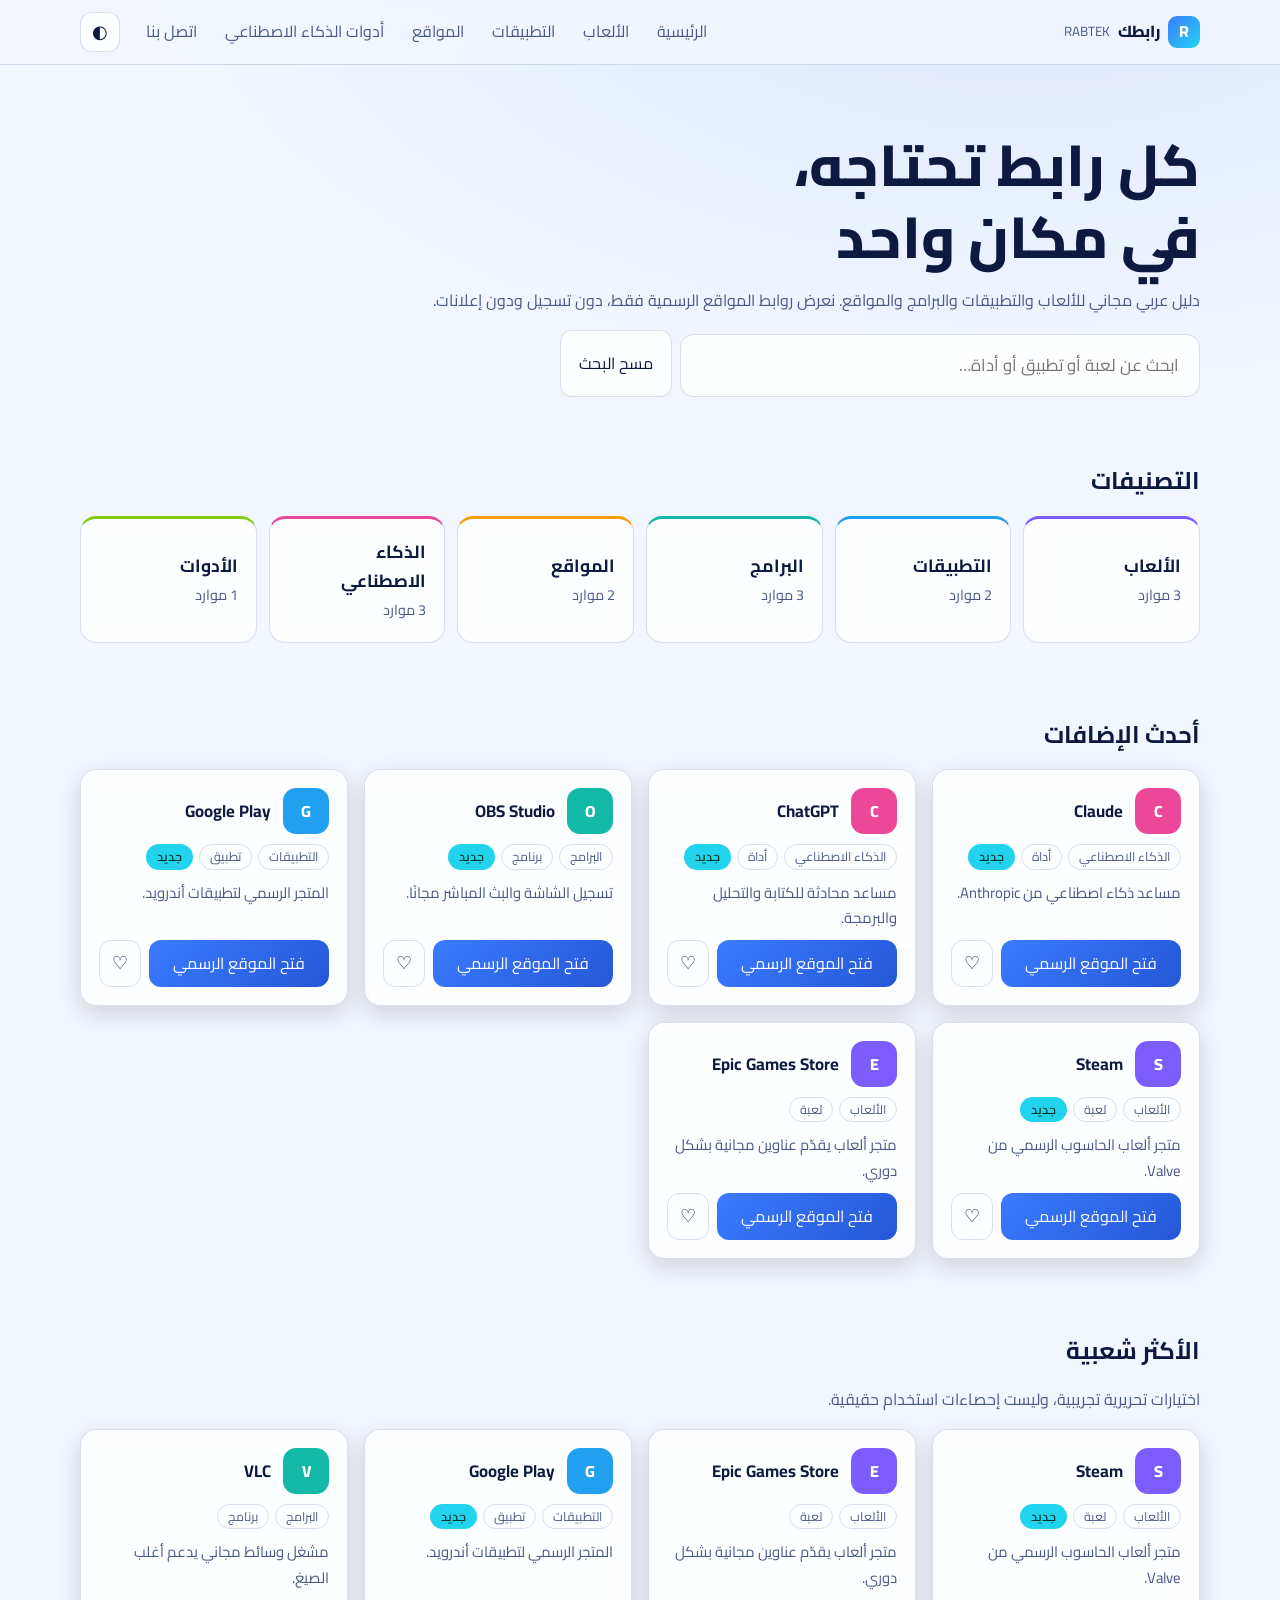
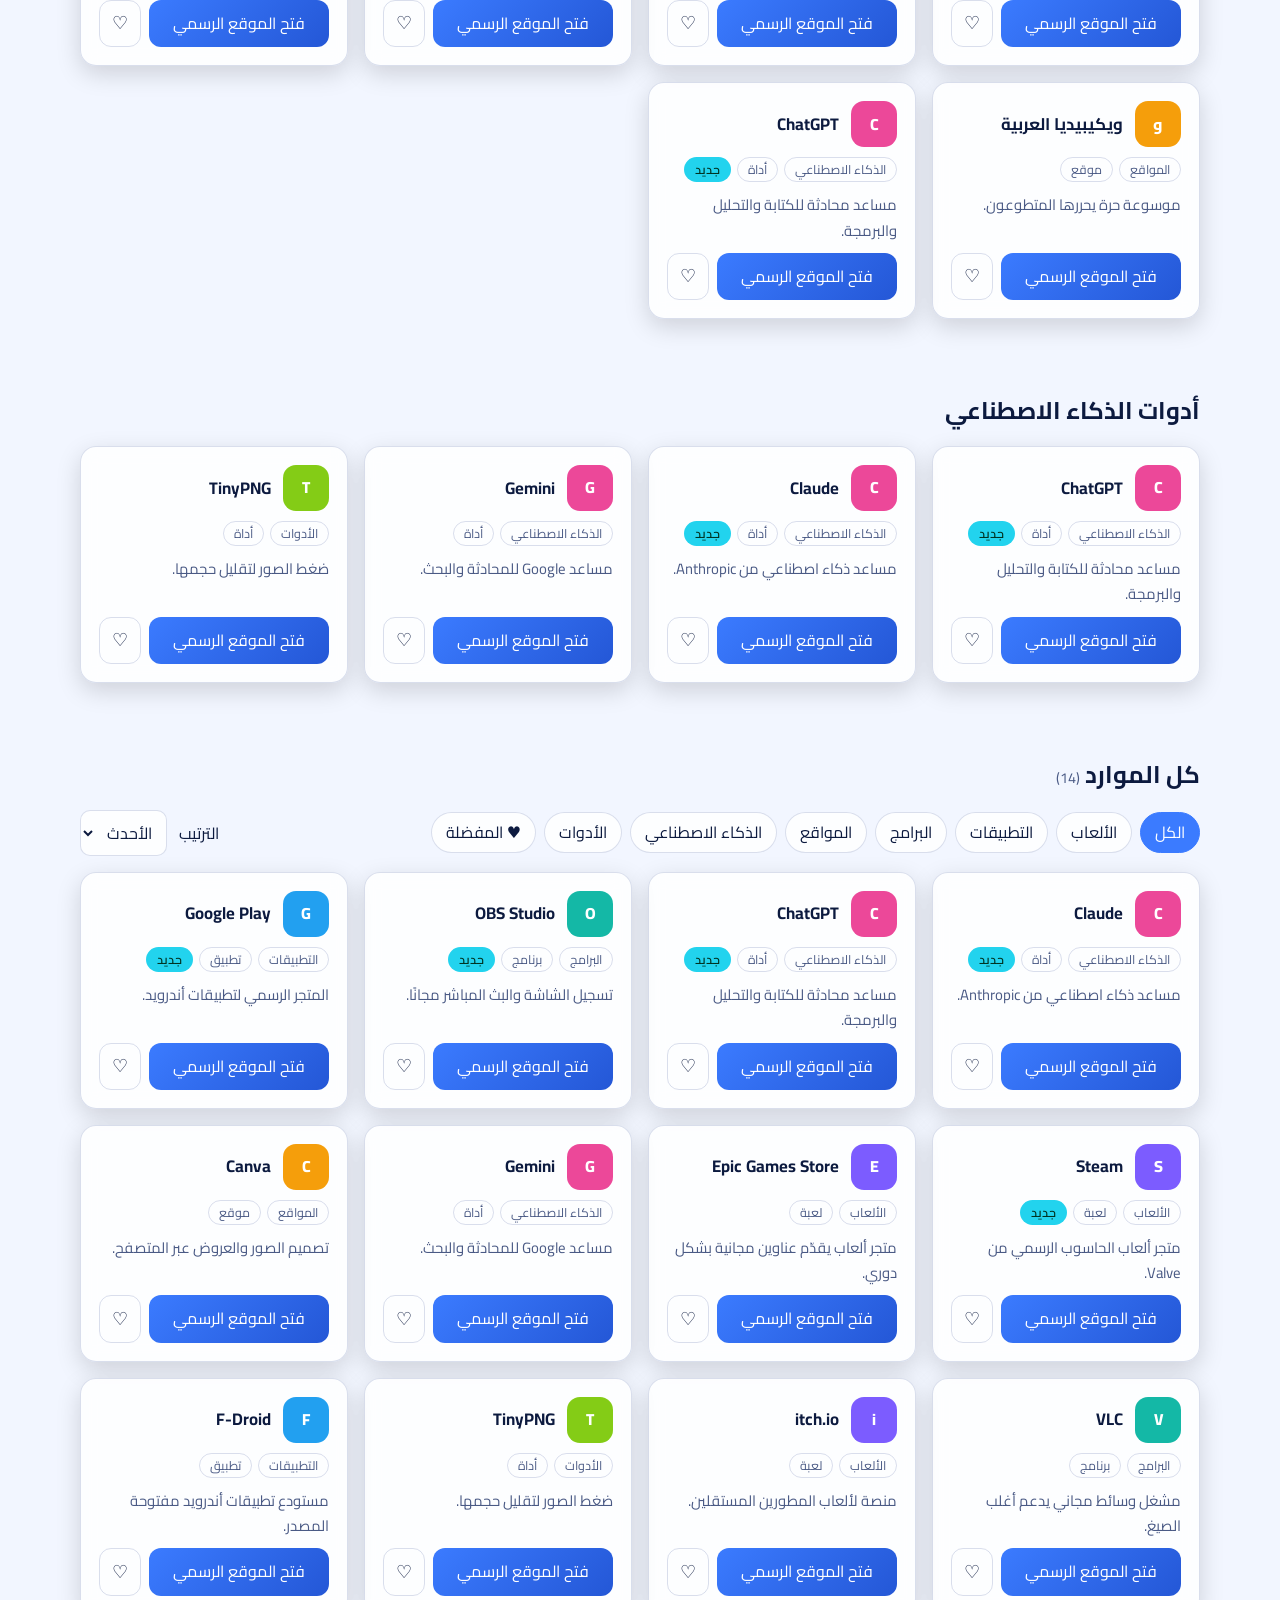
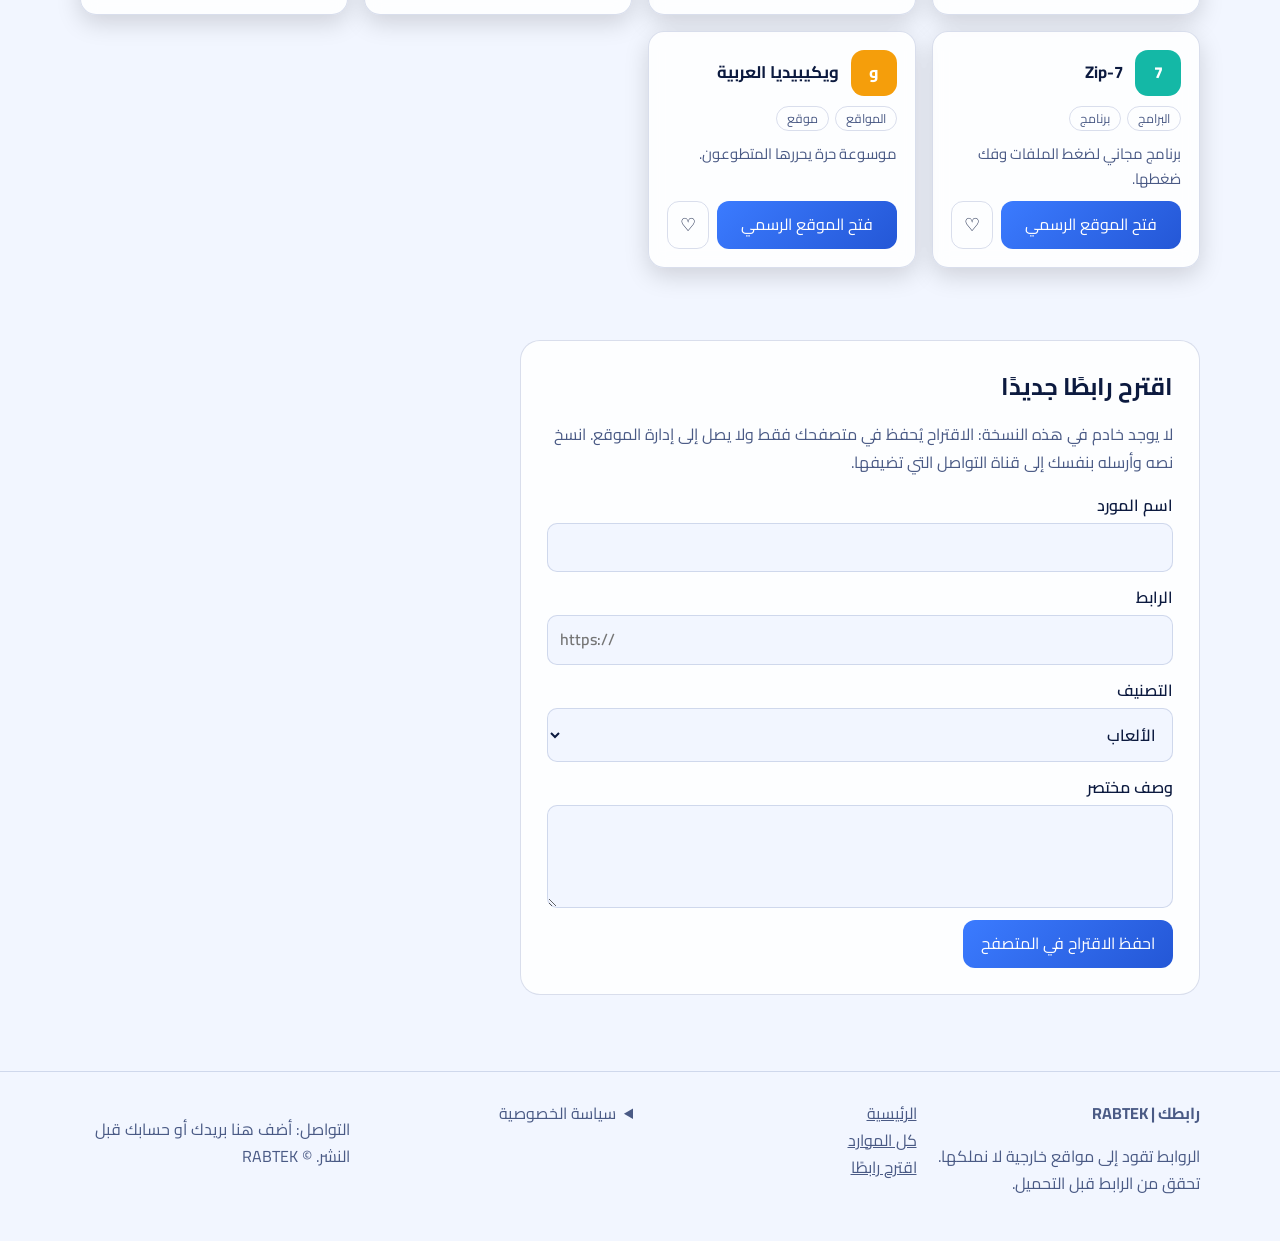
==== index.html @ 3babfcad "Add files via upload" ====
<!DOCTYPE html>
<html lang="ar" dir="rtl">
<head>
<meta charset="UTF-8">
<meta name="viewport" content="width=device-width, initial-scale=1">
<title>رابطك | RABTEK — دليل عربي للألعاب والتطبيقات والأدوات</title>
<meta name="description" content="رابطك | RABTEK دليل رقمي مجاني يجمع روابط الألعاب والتطبيقات والبرامج والمواقع وأدوات الذكاء الاصطناعي في مكان واحد.">
<meta property="og:title" content="رابطك | RABTEK">
<meta property="og:description" content="دليل عربي مجاني للموارد الرقمية الرسمية.">
<meta property="og:locale" content="ar_AR">
<meta name="theme-color" content="#0a1230">
<link rel="icon" href="data:image/svg+xml,<svg xmlns='http://www.w3.org/2000/svg' viewBox='0 0 32 32'><rect width='32' height='32' rx='8' fill='%232f6bff'/><text x='16' y='23' font-size='20' font-family='Arial' font-weight='700' text-anchor='middle' fill='white'>R</text></svg>">
<!-- الخط يحتاج إنترنت؛ بدونه يعمل الموقع بخط النظام -->
<link rel="stylesheet" href="https://fonts.googleapis.com/css2?family=Cairo:wght@400;600;800&display=swap">
<link rel="stylesheet" href="style.css">
</head>
<body>
<a class="skip" href="#all">تخطي إلى المحتوى</a>
<header class="nav">
  <div class="wrap nav-in">
    <a class="logo" href="#home" aria-label="رابطك RABTEK"><span class="mark">R</span>رابطك <small>RABTEK</small></a>
    <nav id="menu" aria-label="التنقل الرئيسي">
      <a href="#home">الرئيسية</a>
      <a href="#all" data-cat="game">الألعاب</a>
      <a href="#all" data-cat="app">التطبيقات</a>
      <a href="#all" data-cat="site">المواقع</a>
      <a href="#ai" >أدوات الذكاء الاصطناعي</a>
      <a href="#contact">اتصل بنا</a>
    </nav>
    <button id="theme" class="icon-btn" aria-label="تبديل الوضع الداكن والفاتح">◐</button>
    <button id="burger" class="icon-btn burger" aria-label="القائمة" aria-expanded="false" aria-controls="menu">☰</button>
  </div>
</header>

<main>
<section id="home" class="hero wrap">
  <h1>كل رابط تحتاجه،<br>في مكان واحد</h1>
  <p>دليل عربي مجاني للألعاب والتطبيقات والبرامج والمواقع. نعرض روابط المواقع الرسمية فقط، دون تسجيل ودون إعلانات.</p>
  <form class="search" role="search" id="heroSearch">
    <input id="q" type="search" placeholder="ابحث عن لعبة أو تطبيق أو أداة…" aria-label="بحث في الموارد" autocomplete="off">
    <button type="button" id="clear" hidden>مسح البحث</button>
  </form>
</section>

<section id="categories" class="wrap">
  <h2>التصنيفات</h2>
  <div class="cats" id="cats"></div>
</section>

<section id="latest" class="wrap"><h2>أحدث الإضافات</h2><div class="grid" id="gLatest"></div></section>
<section id="popular" class="wrap"><h2>الأكثر شعبية</h2><p class="note">اختيارات تحريرية تجريبية، وليست إحصاءات استخدام حقيقية.</p><div class="grid" id="gPopular"></div></section>
<section id="ai" class="wrap"><h2>أدوات الذكاء الاصطناعي</h2><div class="grid" id="gAi"></div></section>

<section id="all" class="wrap">
  <h2>كل الموارد <span id="count" class="count"></span></h2>
  <div class="tools">
    <div id="chips" class="chips" role="group" aria-label="فلترة حسب التصنيف"></div>
    <label class="sort">الترتيب
      <select id="sort"><option value="new">الأحدث</option><option value="name">الاسم</option></select>
    </label>
  </div>
  <div class="grid" id="grid" aria-live="polite"></div>
  <div id="empty" class="empty" hidden><p>لا توجد نتائج مطابقة.</p><button id="reset" class="btn">عرض كل الموارد</button></div>
</section>

<section id="suggest" class="wrap">
  <div class="panel">
    <h2>اقترح رابطًا جديدًا</h2>
    <p class="note">لا يوجد خادم في هذه النسخة: الاقتراح يُحفظ في متصفحك فقط ولا يصل إلى إدارة الموقع. انسخ نصه وأرسله بنفسك إلى قناة التواصل التي تضيفها.</p>
    <form id="form" novalidate>
      <label>اسم المورد<input name="name" required maxlength="60"></label>
      <label>الرابط<input name="url" type="url" required placeholder="https://" dir="ltr"></label>
      <label>التصنيف<select name="cat" id="catSel"></select></label>
      <label>وصف مختصر<textarea name="desc" rows="3" required maxlength="160"></textarea></label>
      <button class="btn" type="submit">احفظ الاقتراح في المتصفح</button>
    </form>
    <div id="saved" class="saved" hidden></div>
  </div>
</section>
</main>

<footer id="contact">
  <div class="wrap foot">
    <div><strong>رابطك | RABTEK</strong><p>الروابط تقود إلى مواقع خارجية لا نملكها. تحقق من الرابط قبل التحميل.</p></div>
    <nav aria-label="روابط التذييل"><a href="#home">الرئيسية</a><a href="#all">كل الموارد</a><a href="#suggest">اقترح رابطًا</a></nav>
    <details id="privacy"><summary>سياسة الخصوصية</summary><p>لا نجمع بياناتك ولا نرسلها. المفضلة والاقتراحات والوضع المفضل تُخزَّن في متصفحك فقط.</p></details>
    <p>التواصل: أضف هنا بريدك أو حسابك قبل النشر. © RABTEK</p>
  </div>
</footer>
<div id="toast" class="toast" role="status" aria-live="polite"></div>
<script src="script.js"></script>
</body>
</html>
---- style.css ----
/* ===== رابطك | RABTEK — الألوان والمتغيرات ===== */
:root{--bg:#070d24;--bg2:#0e1a44;--card:rgba(255,255,255,.06);--line:rgba(140,170,255,.18);--tx:#eaf0ff;--mut:#9fb0dc;--pri:#3b7bff;--pri2:#22d3ee;--r:16px}
[data-theme=light]{--bg:#f2f6ff;--bg2:#dce8ff;--card:rgba(255,255,255,.85);--line:rgba(30,60,140,.16);--tx:#0c1a3f;--mut:#4a5a85}
*{box-sizing:border-box}
html{scroll-behavior:smooth;scroll-padding-top:76px}
body{margin:0;font-family:Cairo,Tajawal,system-ui,sans-serif;color:var(--tx);line-height:1.7;background:radial-gradient(900px 500px at 80% -10%,var(--bg2),transparent),var(--bg);background-attachment:fixed}
a{color:inherit}
.wrap{width:min(1120px,92%);margin-inline:auto}
section{padding:36px 0}
h1{font-size:clamp(2rem,6vw,3.6rem);line-height:1.25;margin:0 0 14px;font-weight:800}
h2{font-size:1.5rem;margin:0 0 14px}
.note,.hero p{color:var(--mut);margin:0 0 16px}
:focus-visible{outline:3px solid var(--pri2);outline-offset:2px}
.skip{position:absolute;inset-inline-start:8px;top:-60px;background:var(--pri);color:#fff;padding:8px 14px;border-radius:8px;z-index:99}
.skip:focus{top:8px}
/* شريط التنقل */
.nav{position:sticky;top:0;z-index:20;backdrop-filter:blur(14px);background:color-mix(in srgb,var(--bg) 78%,transparent);border-bottom:1px solid var(--line)}
.nav-in{display:flex;align-items:center;gap:14px;height:64px}
.logo{display:flex;align-items:center;gap:8px;font-weight:800;text-decoration:none;margin-inline-end:auto}
.logo small{color:var(--mut);font-weight:400}
.mark{display:grid;place-items:center;width:32px;height:32px;border-radius:9px;background:linear-gradient(135deg,var(--pri),var(--pri2));color:#fff}
#menu{display:flex;gap:4px}
#menu a{padding:6px 12px;border-radius:10px;text-decoration:none;color:var(--mut)}
#menu a:hover{background:var(--card);color:var(--tx)}
.icon-btn{border:1px solid var(--line);background:var(--card);color:var(--tx);width:40px;height:40px;border-radius:12px;font-size:1.1rem;cursor:pointer}
.burger{display:none}
/* الواجهة الرئيسية */
.hero{padding:64px 0 28px}
.search{display:flex;gap:8px;max-width:640px}
.search input{flex:1;padding:16px 20px;font:inherit;font-size:1.05rem;border-radius:14px;border:1px solid var(--line);background:var(--card);color:var(--tx)}
.search button,.btn{font:inherit;border:0;border-radius:12px;padding:10px 18px;color:#fff;background:linear-gradient(135deg,var(--pri),#2457d6);cursor:pointer;text-decoration:none;display:inline-block}
.search button{background:var(--card);color:var(--tx);border:1px solid var(--line)}
.cats{display:grid;grid-template-columns:repeat(auto-fit,minmax(150px,1fr));gap:12px}
.cat{all:unset;box-sizing:border-box;cursor:pointer;padding:18px;border-radius:var(--r);background:var(--card);border:1px solid var(--line);border-top:3px solid var(--c);backdrop-filter:blur(8px);transition:transform .2s}
.cat:hover{transform:translateY(-3px)}
.cat:focus-visible{outline:3px solid var(--pri2)}
.cat b{display:block;font-size:1.1rem}.cat span{color:var(--mut);font-size:.9rem}
/* البطاقات */
.grid{display:grid;grid-template-columns:repeat(auto-fill,minmax(260px,1fr));gap:16px}
.card{display:flex;flex-direction:column;gap:10px;padding:18px;border-radius:var(--r);background:var(--card);border:1px solid var(--line);backdrop-filter:blur(8px);box-shadow:0 8px 24px rgba(0,0,0,.15);opacity:0;transform:translateY(10px);transition:opacity .5s,transform .5s}
.card.in{opacity:1;transform:none}
.head{display:flex;gap:12px;align-items:center}
.ico{flex:none;width:46px;height:46px;border-radius:13px;display:grid;place-items:center;font-weight:800;color:#fff;background:var(--c)}
.card h3{margin:0;font-size:1.05rem}
.meta{display:flex;gap:6px;flex-wrap:wrap;font-size:.78rem}
.tag{padding:1px 10px;border-radius:99px;border:1px solid var(--line);color:var(--mut)}
.new{background:var(--pri2);color:#032;border-color:transparent;font-weight:600}
.card p{margin:0;color:var(--mut);font-size:.93rem;flex:1}
.act{display:flex;gap:8px}.act .btn{flex:1;text-align:center}
.fav{width:42px;border-radius:12px;border:1px solid var(--line);background:transparent;color:var(--tx);font-size:1.1rem;cursor:pointer}
.fav[aria-pressed=true]{color:#ff5c7a;border-color:#ff5c7a}
/* الفلاتر */
.tools{display:flex;flex-wrap:wrap;gap:12px;justify-content:space-between;align-items:center;margin-bottom:16px}
.chips{display:flex;gap:8px;flex-wrap:wrap}
.chip{font:inherit;padding:6px 14px;border-radius:99px;border:1px solid var(--line);background:var(--card);color:var(--tx);cursor:pointer}
.chip[aria-pressed=true]{background:var(--pri);border-color:var(--pri);color:#fff}
.sort select{font:inherit;margin-inline-start:8px;padding:6px 10px;border-radius:10px;border:1px solid var(--line);background:var(--card);color:var(--tx)}
.count{font-size:.9rem;color:var(--mut);font-weight:400}
.empty{text-align:center;padding:40px;border:1px dashed var(--line);border-radius:var(--r);color:var(--mut)}
/* النموذج */
.panel{padding:26px;border-radius:20px;border:1px solid var(--line);background:var(--card);max-width:680px}
form label{display:block;margin-bottom:12px;font-weight:600}
form input,form select,form textarea{display:block;width:100%;margin-top:4px;padding:10px 12px;font:inherit;border-radius:10px;border:1px solid var(--line);background:var(--bg);color:var(--tx)}
.err{border-color:#ff5c7a!important}
.saved{margin-top:16px;color:var(--mut)}
.saved pre{white-space:pre-wrap;background:var(--bg);padding:12px;border-radius:10px;border:1px solid var(--line);direction:rtl}
/* التذييل */
footer{margin-top:40px;border-top:1px solid var(--line);padding:28px 0;color:var(--mut)}
.foot{display:grid;gap:14px;grid-template-columns:repeat(auto-fit,minmax(220px,1fr))}
.foot nav{display:flex;flex-direction:column}
.toast{position:fixed;bottom:20px;inset-inline:0;margin-inline:auto;width:max-content;max-width:90%;background:var(--pri);color:#fff;padding:10px 20px;border-radius:12px;opacity:0;transform:translateY(20px);pointer-events:none;transition:.3s;z-index:50}
.toast.show{opacity:1;transform:none}
@media(max-width:820px){
  .burger{display:block}
  #menu{position:absolute;top:64px;inset-inline:0;flex-direction:column;padding:10px 4%;background:var(--bg);border-bottom:1px solid var(--line);display:none}
  #menu.open{display:flex}
}
@media(prefers-reduced-motion:reduce){*{transition:none!important;scroll-behavior:auto!important}.card{opacity:1;transform:none}}
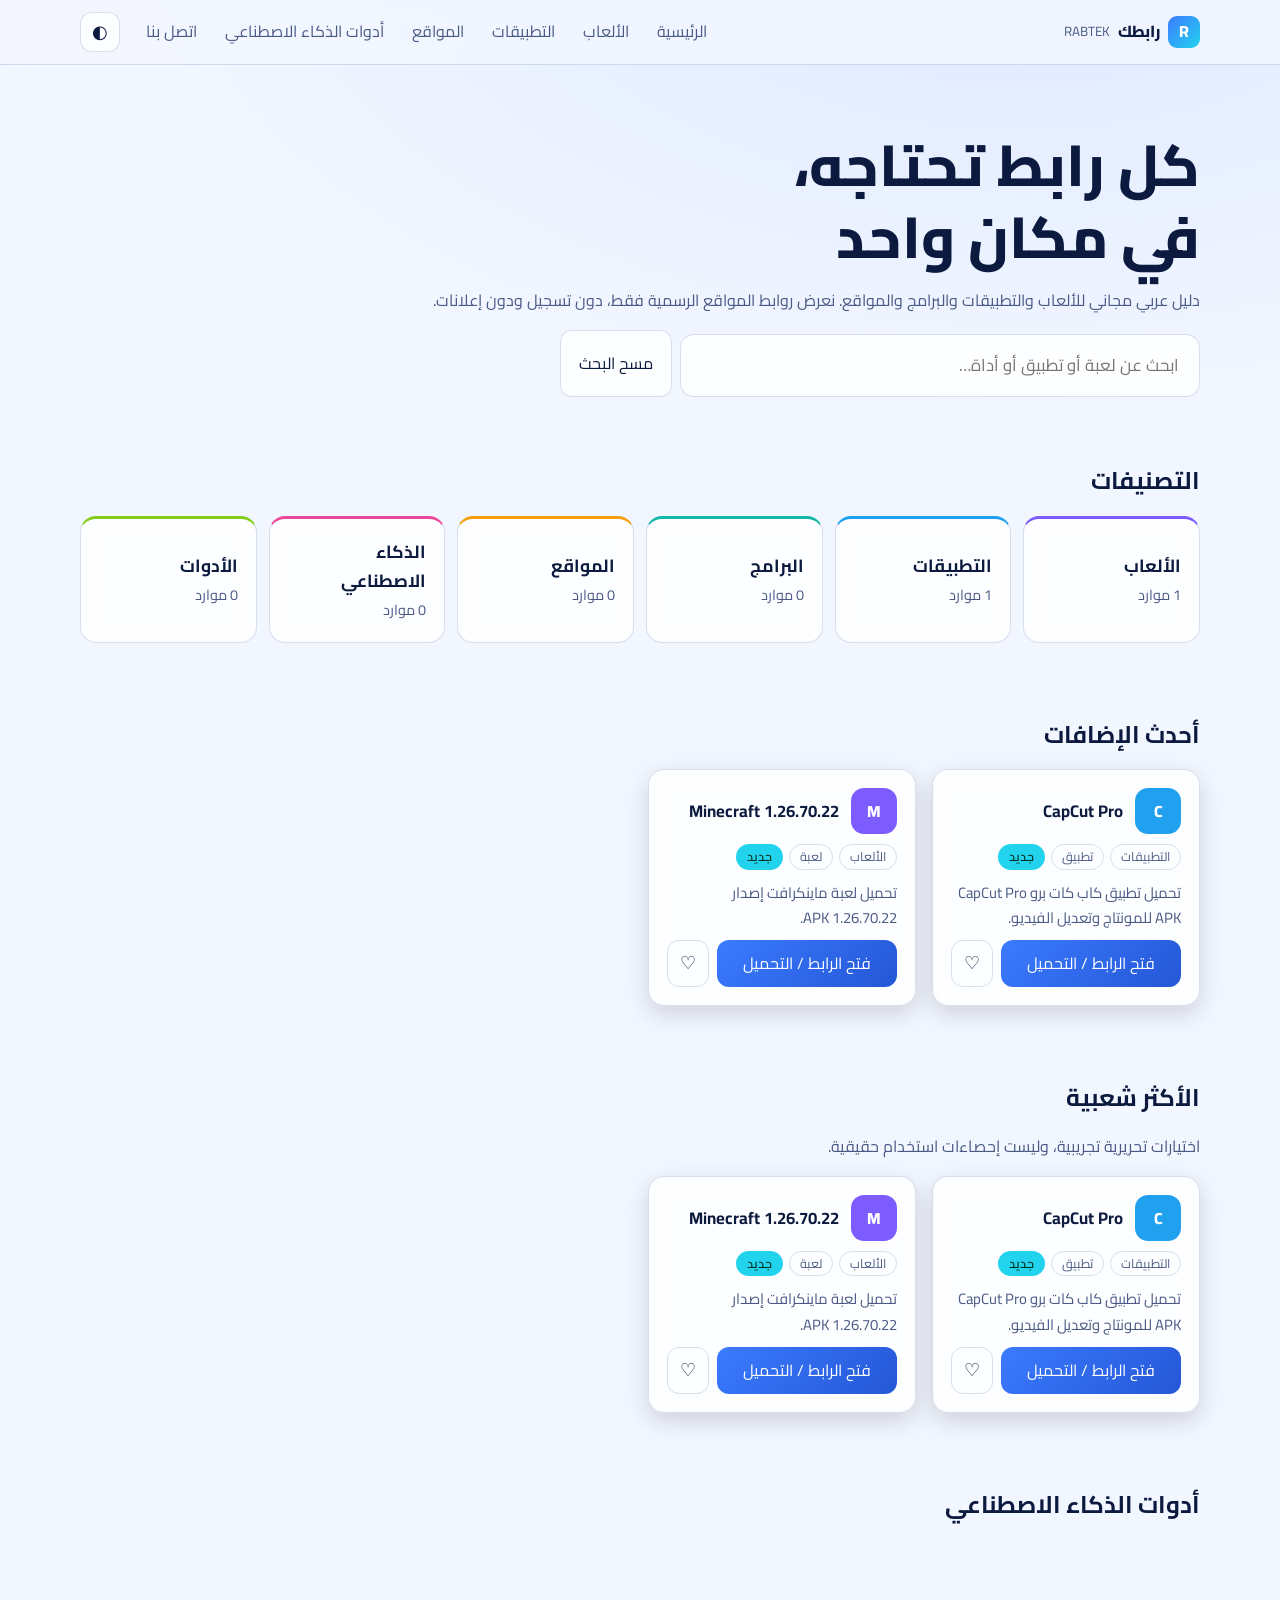
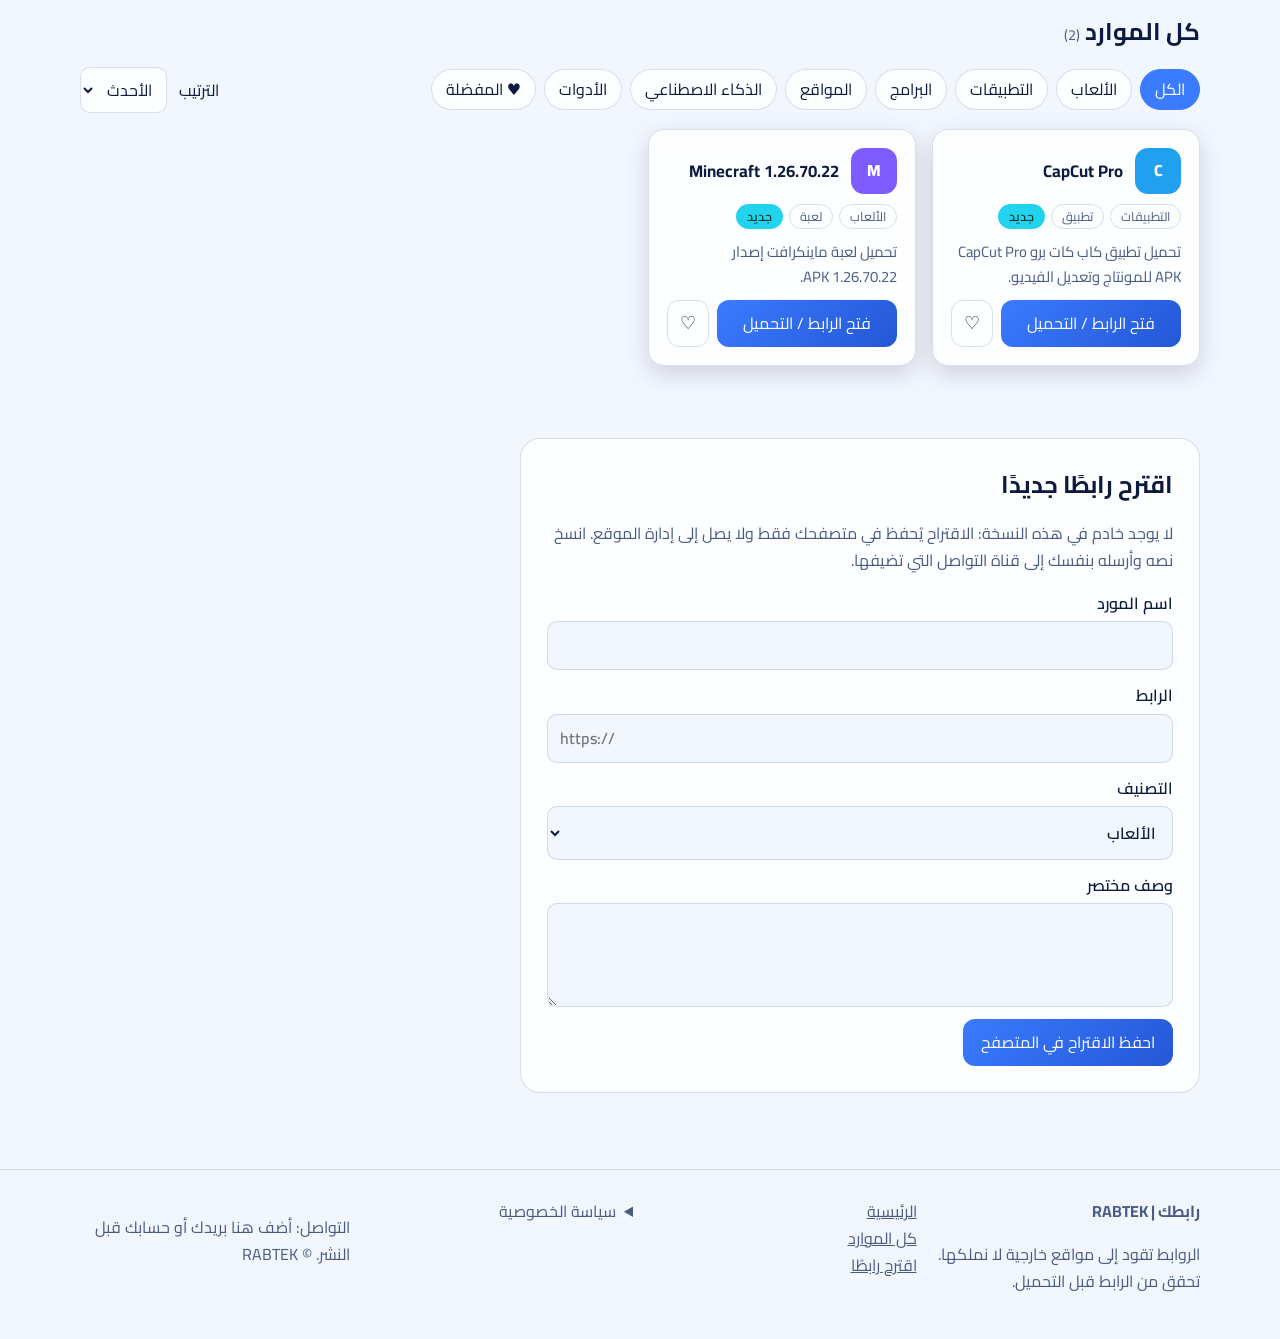
==== commit a4f1aa6c: "Fix HTML formatting and add missing newline" ====
--- a/index.html
+++ b/index.html
@@ -24,7 +24,7 @@
       <a href="#all" data-cat="game">الألعاب</a>
       <a href="#all" data-cat="app">التطبيقات</a>
       <a href="#all" data-cat="site">المواقع</a>
-      <a href="#ai" >أدوات الذكاء الاصطناعي</a>
+      <a href="#ai">أدوات الذكاء الاصطناعي</a>
       <a href="#contact">اتصل بنا</a>
     </nav>
     <button id="theme" class="icon-btn" aria-label="تبديل الوضع الداكن والفاتح">◐</button>
@@ -47,6 +47,7 @@
   <div class="cats" id="cats"></div>
 </section>
 
+<!-- تم تفريغ الأقسام الجانبية بناءً على طلبك -->
 <section id="latest" class="wrap"><h2>أحدث الإضافات</h2><div class="grid" id="gLatest"></div></section>
 <section id="popular" class="wrap"><h2>الأكثر شعبية</h2><p class="note">اختيارات تحريرية تجريبية، وليست إحصاءات استخدام حقيقية.</p><div class="grid" id="gPopular"></div></section>
 <section id="ai" class="wrap"><h2>أدوات الذكاء الاصطناعي</h2><div class="grid" id="gAi"></div></section>
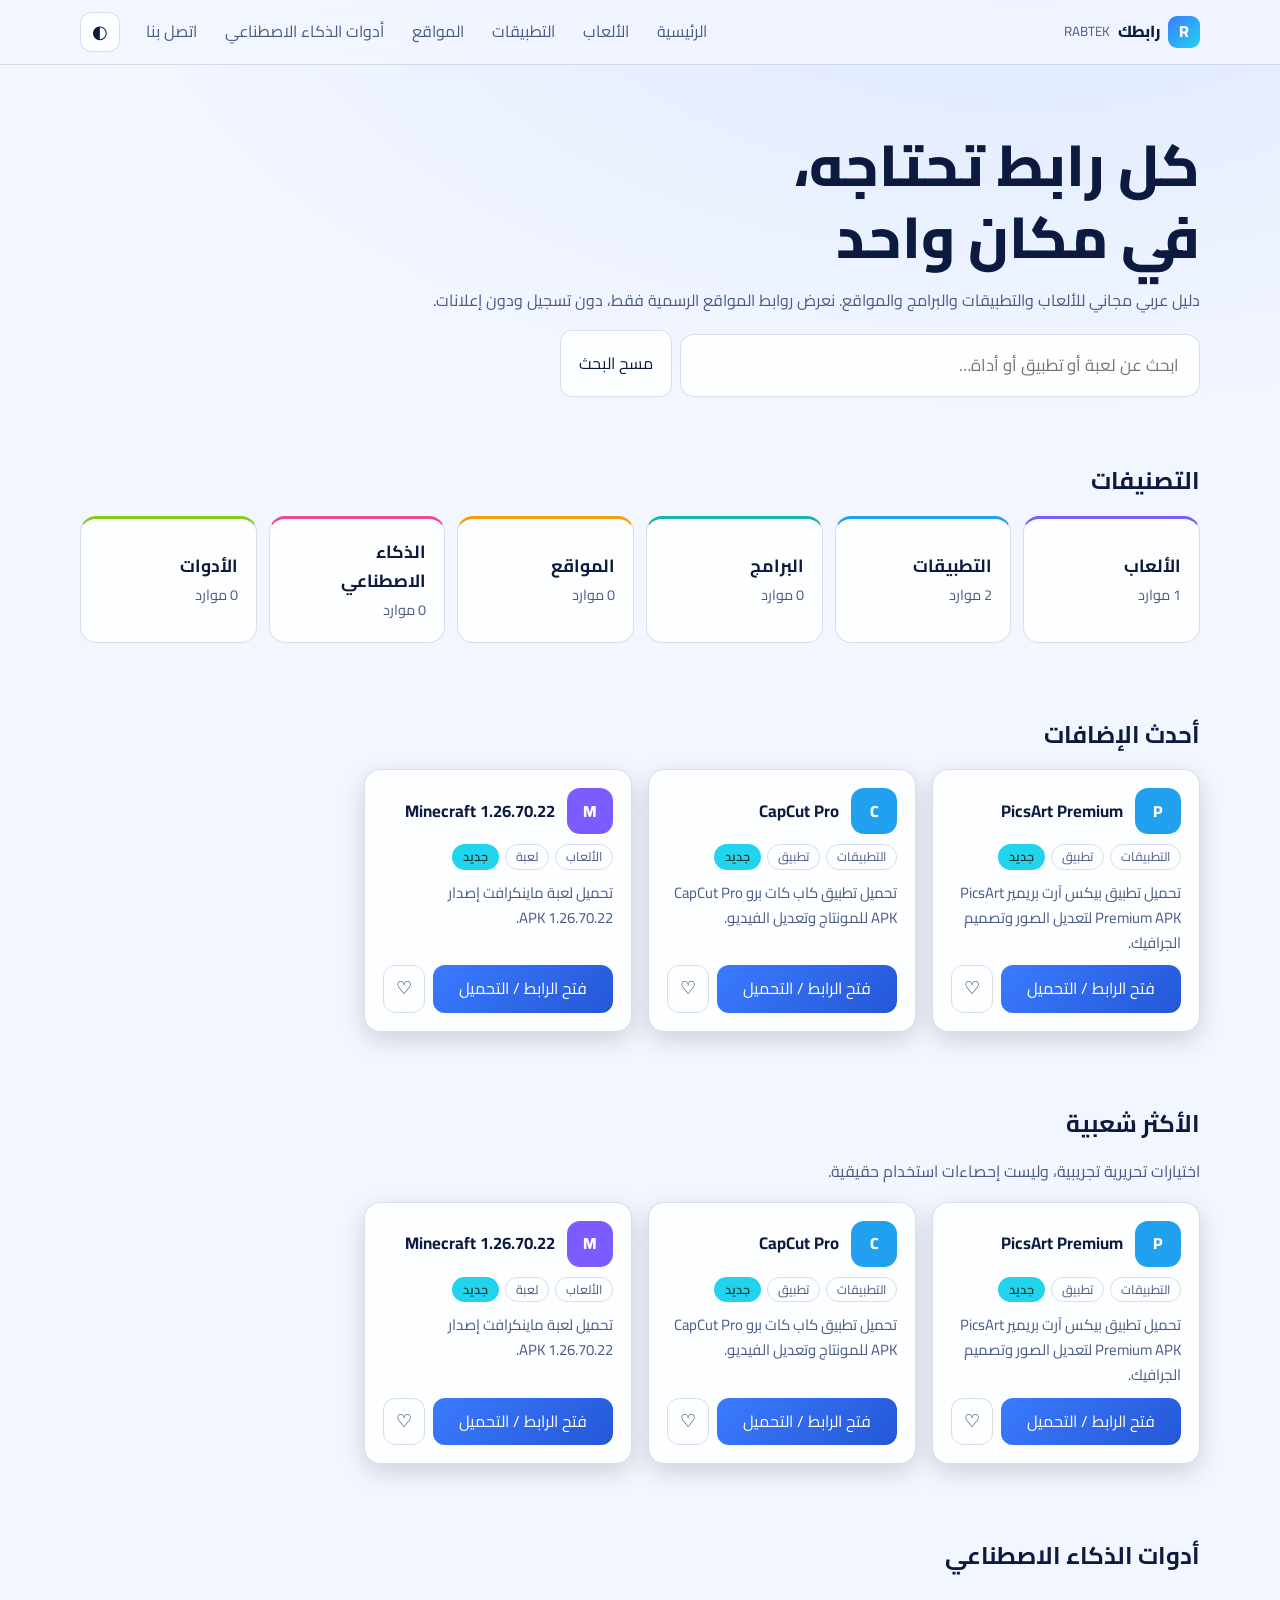
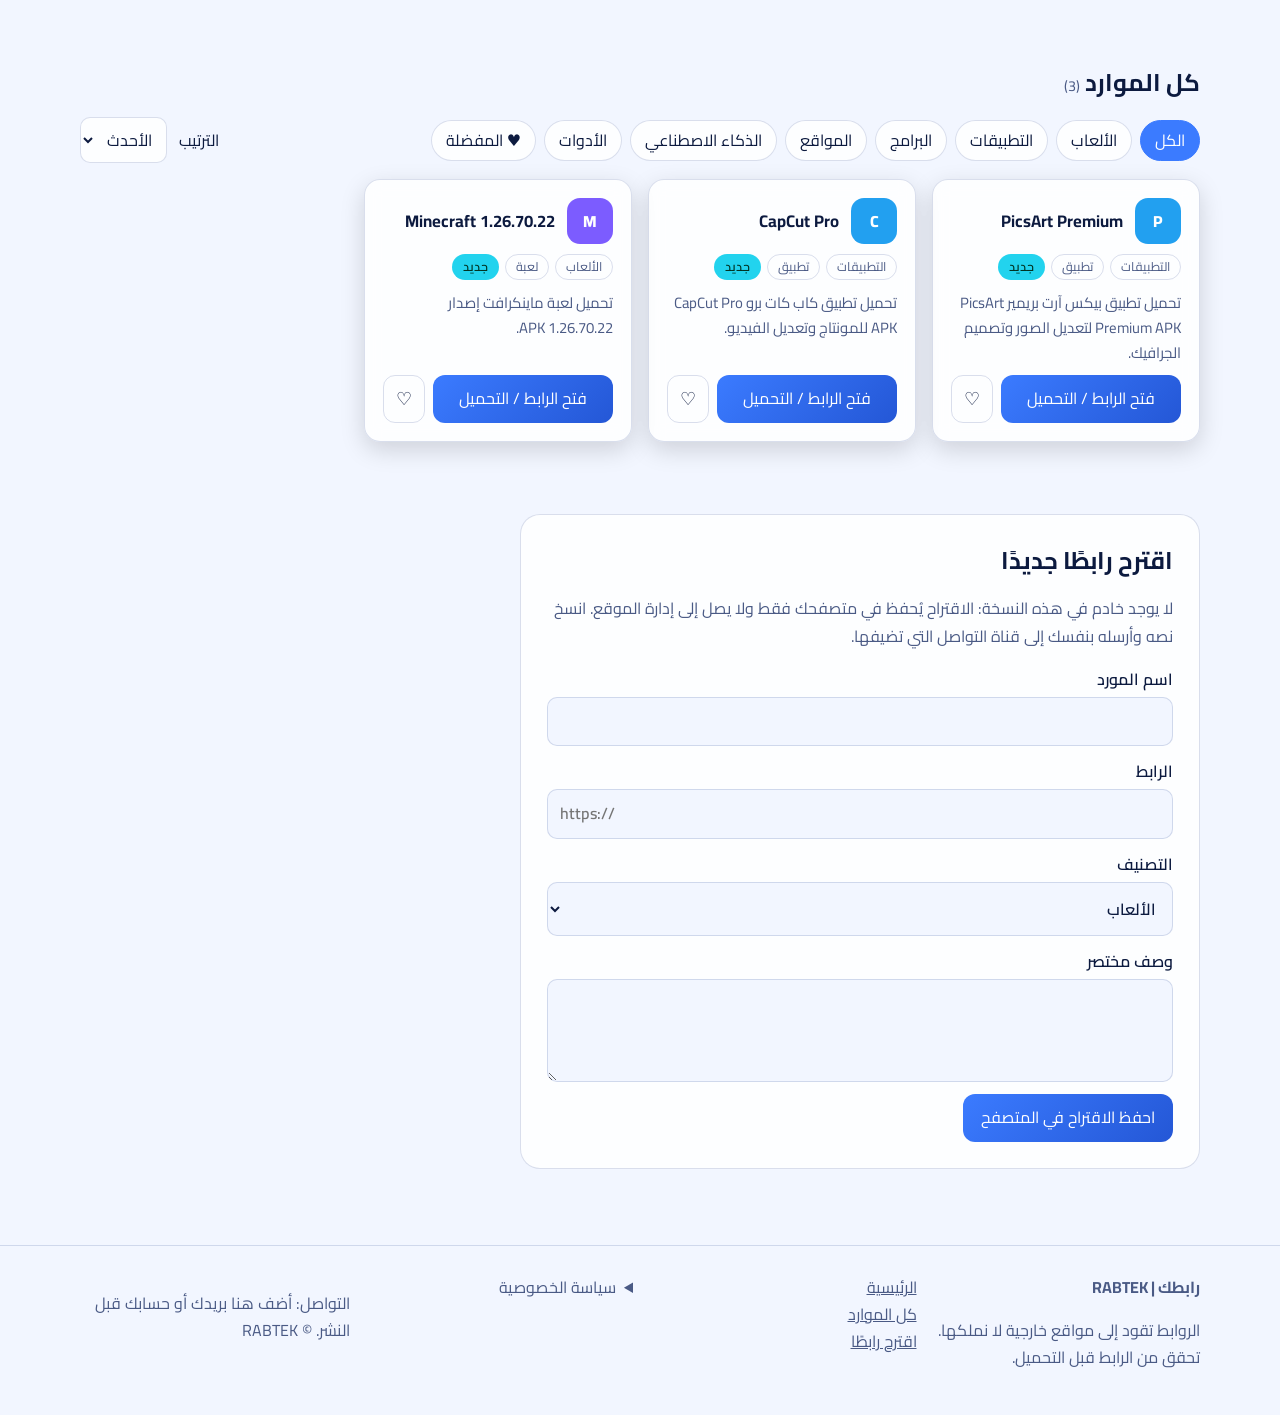
==== commit 813238df: "Remove comments from index.html Removed comments regarding font requirements and side sections." ====
--- a/index.html
+++ b/index.html
@@ -10,7 +10,6 @@
 <meta property="og:locale" content="ar_AR">
 <meta name="theme-color" content="#0a1230">
 <link rel="icon" href="data:image/svg+xml,<svg xmlns='http://www.w3.org/2000/svg' viewBox='0 0 32 32'><rect width='32' height='32' rx='8' fill='%232f6bff'/><text x='16' y='23' font-size='20' font-family='Arial' font-weight='700' text-anchor='middle' fill='white'>R</text></svg>">
-<!-- الخط يحتاج إنترنت؛ بدونه يعمل الموقع بخط النظام -->
 <link rel="stylesheet" href="https://fonts.googleapis.com/css2?family=Cairo:wght@400;600;800&display=swap">
 <link rel="stylesheet" href="style.css">
 </head>
@@ -47,7 +46,6 @@
   <div class="cats" id="cats"></div>
 </section>
 
-<!-- تم تفريغ الأقسام الجانبية بناءً على طلبك -->
 <section id="latest" class="wrap"><h2>أحدث الإضافات</h2><div class="grid" id="gLatest"></div></section>
 <section id="popular" class="wrap"><h2>الأكثر شعبية</h2><p class="note">اختيارات تحريرية تجريبية، وليست إحصاءات استخدام حقيقية.</p><div class="grid" id="gPopular"></div></section>
 <section id="ai" class="wrap"><h2>أدوات الذكاء الاصطناعي</h2><div class="grid" id="gAi"></div></section>
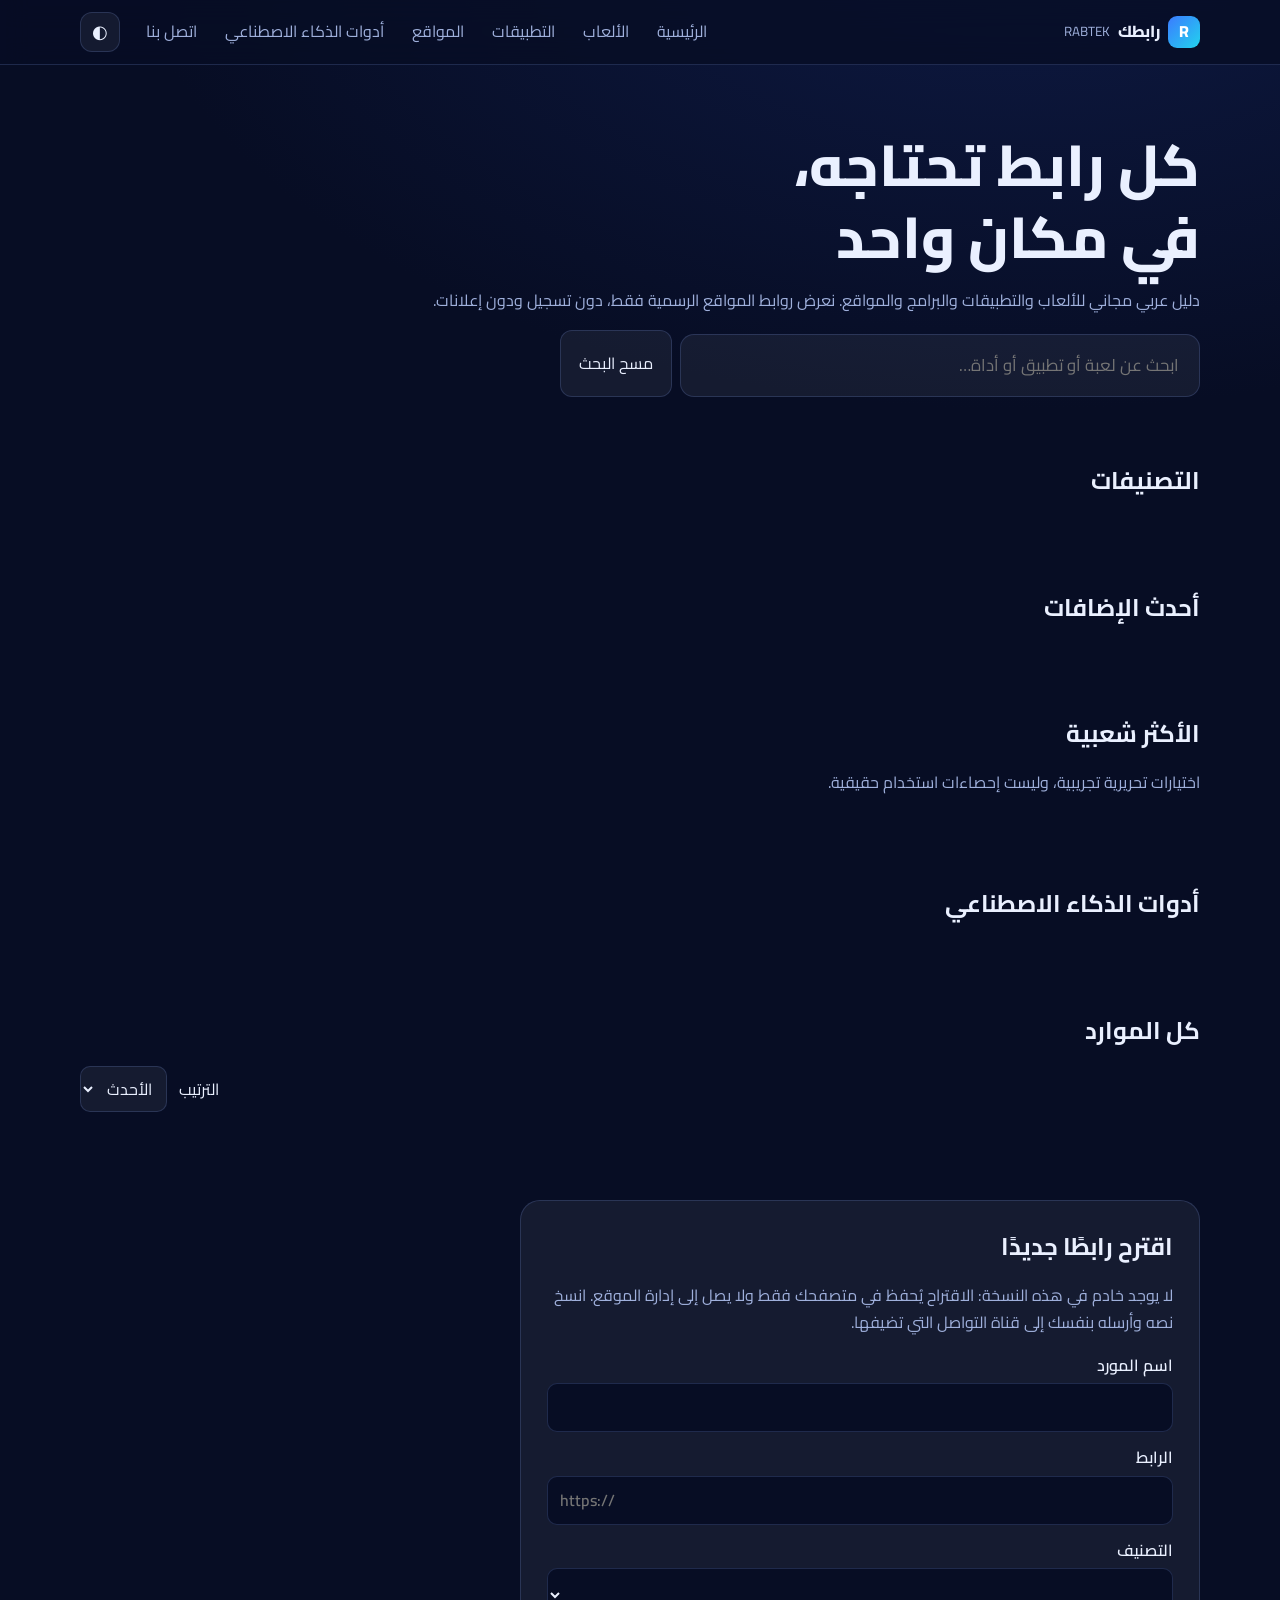
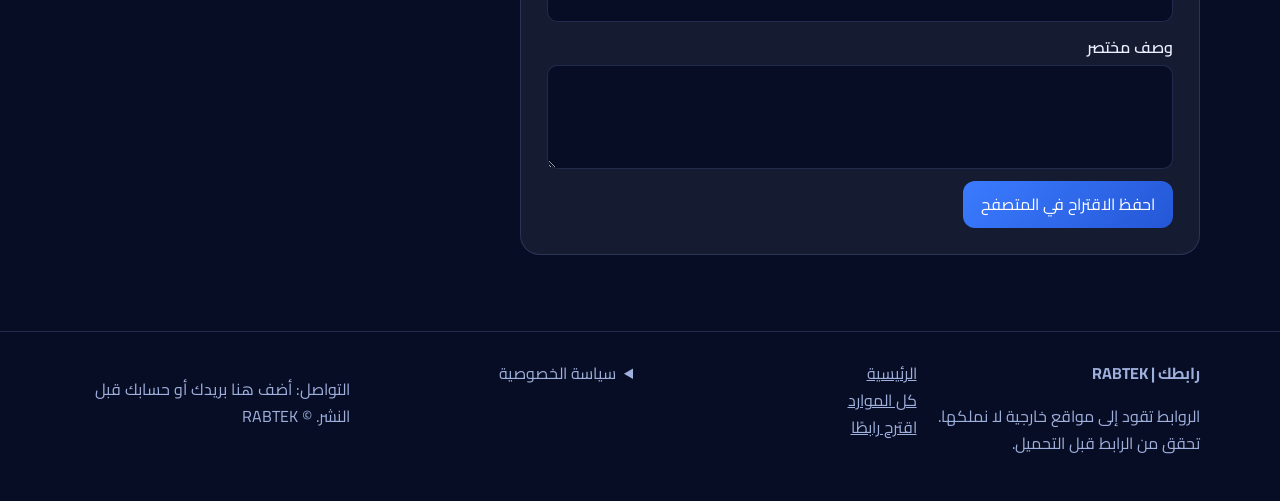
==== commit 07f41c2e: "Add comments for font and section updates Added comments regarding font dependency and section updat" ====
--- a/index.html
+++ b/index.html
@@ -10,6 +10,7 @@
 <meta property="og:locale" content="ar_AR">
 <meta name="theme-color" content="#0a1230">
 <link rel="icon" href="data:image/svg+xml,<svg xmlns='http://www.w3.org/2000/svg' viewBox='0 0 32 32'><rect width='32' height='32' rx='8' fill='%232f6bff'/><text x='16' y='23' font-size='20' font-family='Arial' font-weight='700' text-anchor='middle' fill='white'>R</text></svg>">
+<!-- الخط يحتاج إنترنت؛ بدونه يعمل الموقع بخط النظام -->
 <link rel="stylesheet" href="https://fonts.googleapis.com/css2?family=Cairo:wght@400;600;800&display=swap">
 <link rel="stylesheet" href="style.css">
 </head>
@@ -46,6 +47,7 @@
   <div class="cats" id="cats"></div>
 </section>
 
+<!-- تم تفريغ الأقسام الجانبية بناءً على طلبك -->
 <section id="latest" class="wrap"><h2>أحدث الإضافات</h2><div class="grid" id="gLatest"></div></section>
 <section id="popular" class="wrap"><h2>الأكثر شعبية</h2><p class="note">اختيارات تحريرية تجريبية، وليست إحصاءات استخدام حقيقية.</p><div class="grid" id="gPopular"></div></section>
 <section id="ai" class="wrap"><h2>أدوات الذكاء الاصطناعي</h2><div class="grid" id="gAi"></div></section>
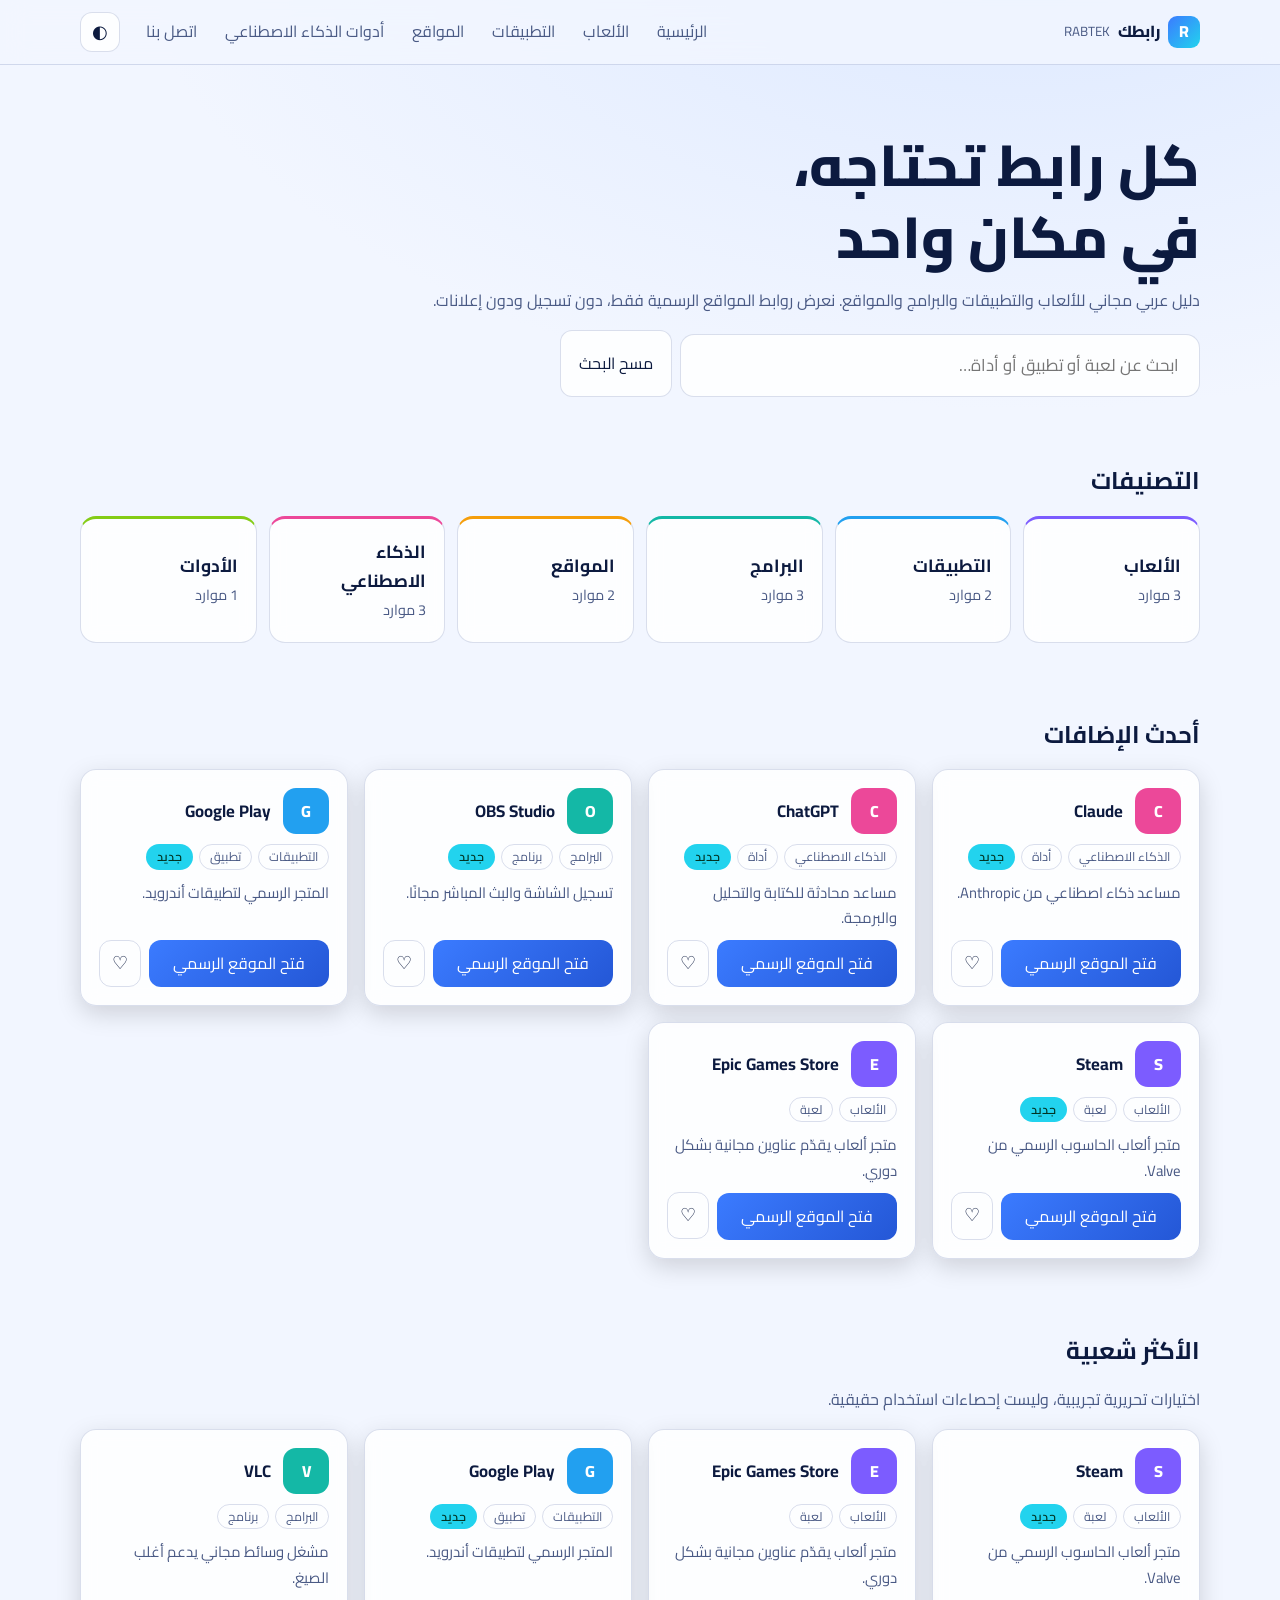
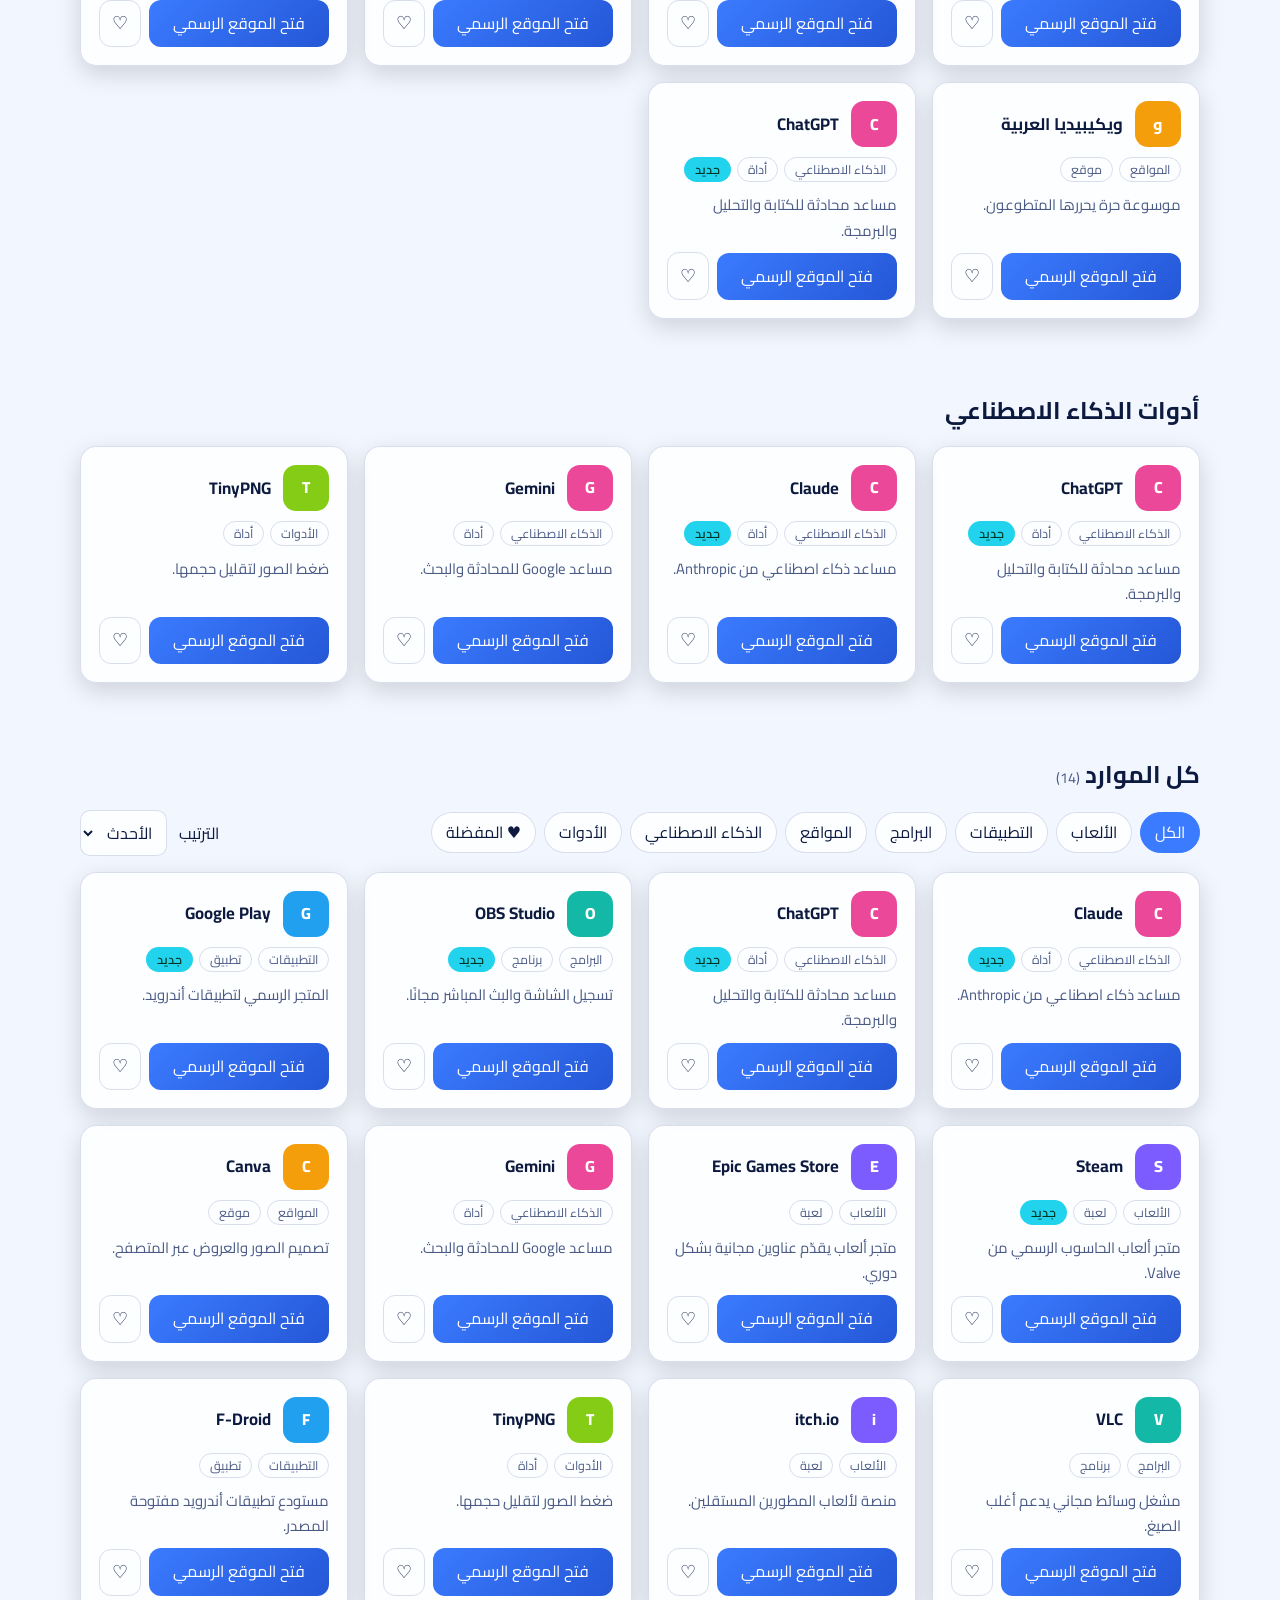
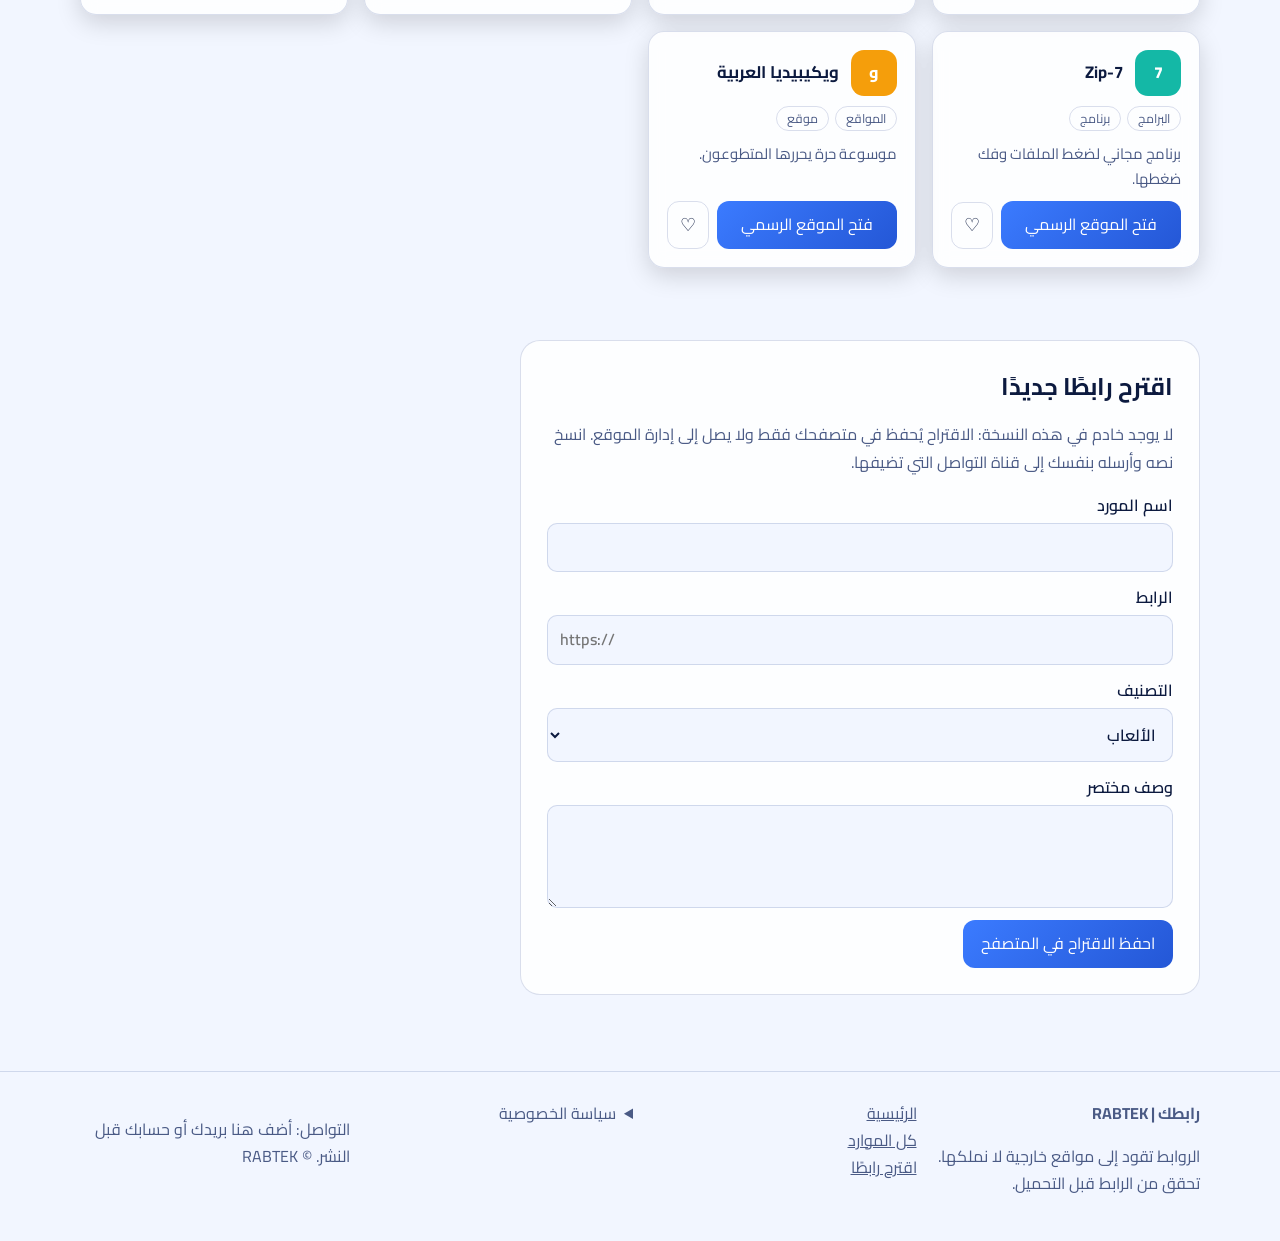
==== commit 9e031c81: "Fix HTML formatting for AI tools link" ====
--- a/index.html
+++ b/index.html
@@ -10,7 +10,6 @@
 <meta property="og:locale" content="ar_AR">
 <meta name="theme-color" content="#0a1230">
 <link rel="icon" href="data:image/svg+xml,<svg xmlns='http://www.w3.org/2000/svg' viewBox='0 0 32 32'><rect width='32' height='32' rx='8' fill='%232f6bff'/><text x='16' y='23' font-size='20' font-family='Arial' font-weight='700' text-anchor='middle' fill='white'>R</text></svg>">
-<!-- الخط يحتاج إنترنت؛ بدونه يعمل الموقع بخط النظام -->
 <link rel="stylesheet" href="https://fonts.googleapis.com/css2?family=Cairo:wght@400;600;800&display=swap">
 <link rel="stylesheet" href="style.css">
 </head>
@@ -47,7 +46,6 @@
   <div class="cats" id="cats"></div>
 </section>
 
-<!-- تم تفريغ الأقسام الجانبية بناءً على طلبك -->
 <section id="latest" class="wrap"><h2>أحدث الإضافات</h2><div class="grid" id="gLatest"></div></section>
 <section id="popular" class="wrap"><h2>الأكثر شعبية</h2><p class="note">اختيارات تحريرية تجريبية، وليست إحصاءات استخدام حقيقية.</p><div class="grid" id="gPopular"></div></section>
 <section id="ai" class="wrap"><h2>أدوات الذكاء الاصطناعي</h2><div class="grid" id="gAi"></div></section>
